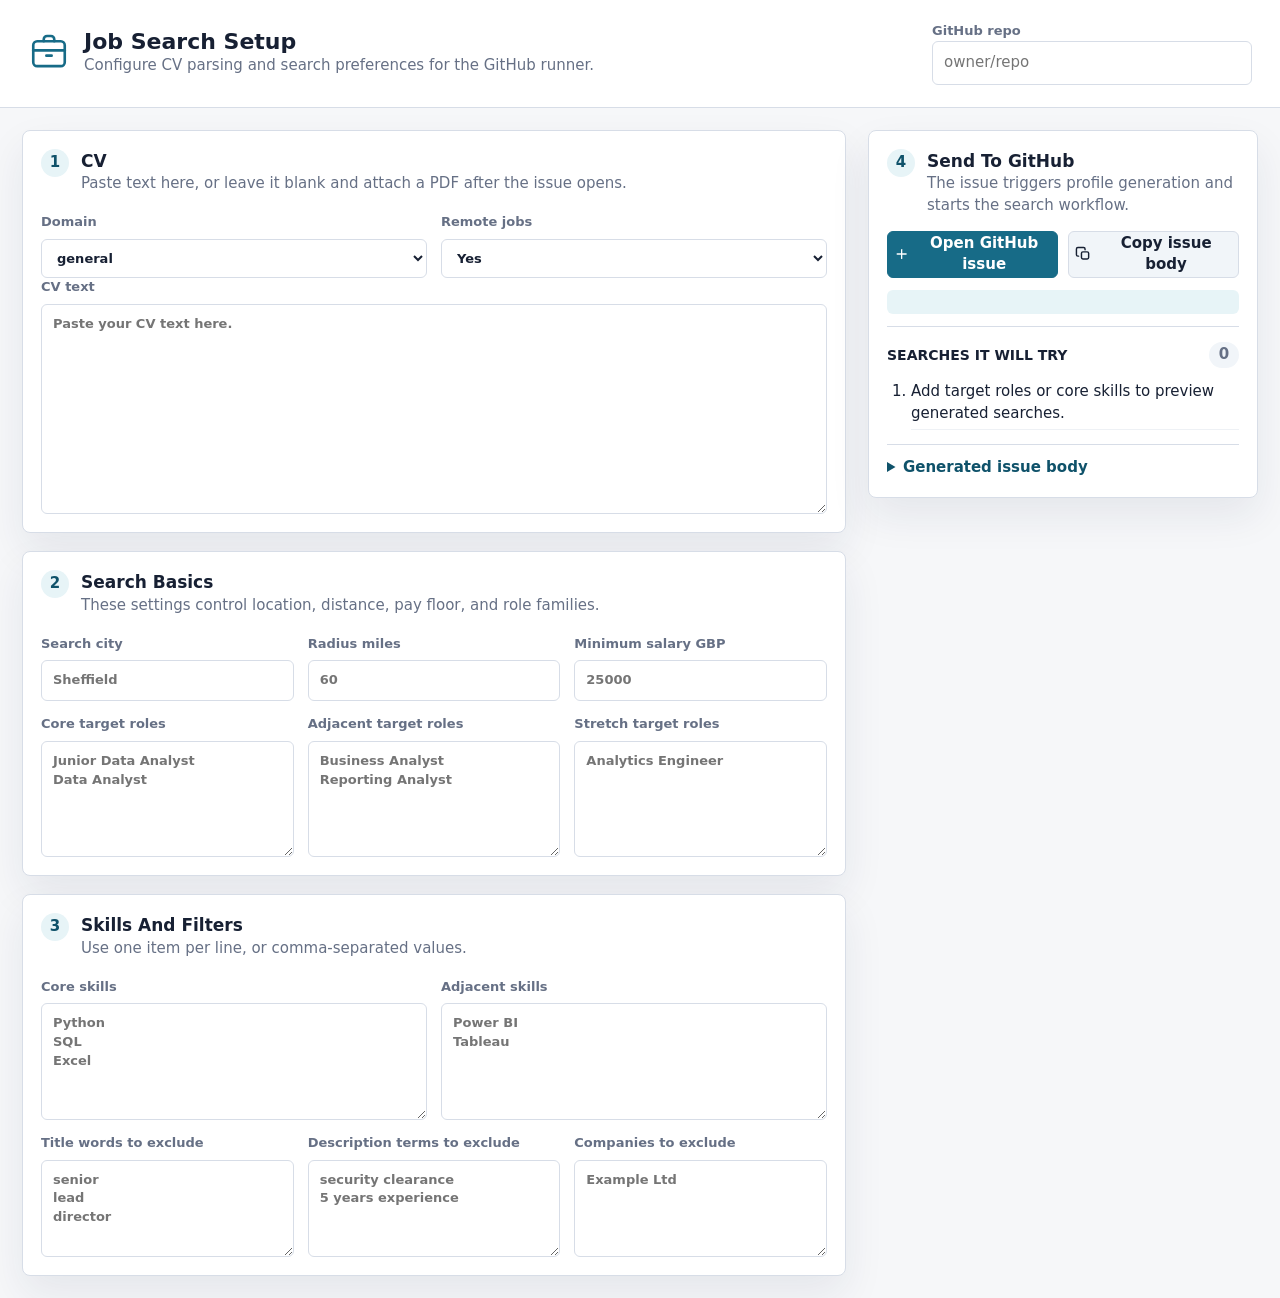
==== docs/index.html @ a9331bb0 "Add GitHub-hosted job search setup" ====
<!doctype html>
<html lang="en">
  <head>
    <meta charset="utf-8">
    <meta name="viewport" content="width=device-width, initial-scale=1">
    <title>Job Search Setup</title>
    <link rel="stylesheet" href="styles.css">
  </head>
  <body>
    <header class="topbar">
      <div class="brand">
        <svg class="brand-mark" viewBox="0 0 32 32" aria-hidden="true">
          <rect x="4" y="7" width="24" height="19" rx="3"></rect>
          <path d="M12 7V5.5A2.5 2.5 0 0 1 14.5 3h3A2.5 2.5 0 0 1 20 5.5V7"></path>
          <path d="M4 14h24"></path>
          <path d="M14 18h4"></path>
        </svg>
        <div>
          <h1>Job Search Setup</h1>
          <p>Configure CV parsing and search preferences for the GitHub runner.</p>
        </div>
      </div>
      <div class="repo-field">
        <label for="repo">GitHub repo</label>
        <input id="repo" name="repo" autocomplete="off" placeholder="owner/repo">
      </div>
    </header>

    <main class="layout">
      <form id="profile-form" class="editor">
        <section class="panel">
          <div class="section-heading">
            <span class="step">1</span>
            <div>
              <h2>CV</h2>
              <p>Paste text here, or leave it blank and attach a PDF after the issue opens.</p>
            </div>
          </div>

          <div class="grid two">
            <label>
              <span>Domain</span>
              <select id="domain" name="domain">
                <option value="general">general</option>
                <option value="engineering">engineering</option>
                <option value="healthcare">healthcare</option>
                <option value="creative">creative</option>
                <option value="government">government</option>
                <option value="finance">finance</option>
                <option value="legal">legal</option>
                <option value="education">education</option>
                <option value="hospitality">hospitality</option>
                <option value="trades">trades</option>
                <option value="science">science</option>
              </select>
            </label>
            <label>
              <span>Remote jobs</span>
              <select id="remote-jobs" name="remoteJobs">
                <option value="Yes">Yes</option>
                <option value="No">No</option>
              </select>
            </label>
          </div>

          <label>
            <span>CV text</span>
            <textarea id="cv-text" name="cvText" rows="10" placeholder="Paste your CV text here."></textarea>
          </label>
        </section>

        <section class="panel">
          <div class="section-heading">
            <span class="step">2</span>
            <div>
              <h2>Search Basics</h2>
              <p>These settings control location, distance, pay floor, and role families.</p>
            </div>
          </div>

          <div class="grid three">
            <label>
              <span>Search city</span>
              <input id="search-city" name="searchCity" placeholder="Sheffield">
            </label>
            <label>
              <span>Radius miles</span>
              <input id="search-radius" name="searchRadius" inputmode="numeric" placeholder="60">
            </label>
            <label>
              <span>Minimum salary GBP</span>
              <input id="minimum-salary" name="minimumSalary" inputmode="numeric" placeholder="25000">
            </label>
          </div>

          <div class="grid three">
            <label>
              <span>Core target roles</span>
              <textarea id="core-roles" name="coreRoles" rows="5" placeholder="Junior Data Analyst&#10;Data Analyst"></textarea>
            </label>
            <label>
              <span>Adjacent target roles</span>
              <textarea id="adjacent-roles" name="adjacentRoles" rows="5" placeholder="Business Analyst&#10;Reporting Analyst"></textarea>
            </label>
            <label>
              <span>Stretch target roles</span>
              <textarea id="stretch-roles" name="stretchRoles" rows="5" placeholder="Analytics Engineer"></textarea>
            </label>
          </div>
        </section>

        <section class="panel">
          <div class="section-heading">
            <span class="step">3</span>
            <div>
              <h2>Skills And Filters</h2>
              <p>Use one item per line, or comma-separated values.</p>
            </div>
          </div>

          <div class="grid two">
            <label>
              <span>Core skills</span>
              <textarea id="core-skills" name="coreSkills" rows="5" placeholder="Python&#10;SQL&#10;Excel"></textarea>
            </label>
            <label>
              <span>Adjacent skills</span>
              <textarea id="adjacent-skills" name="adjacentSkills" rows="5" placeholder="Power BI&#10;Tableau"></textarea>
            </label>
          </div>

          <div class="grid three">
            <label>
              <span>Title words to exclude</span>
              <textarea id="title-excludes" name="titleExcludes" rows="4" placeholder="senior&#10;lead&#10;director"></textarea>
            </label>
            <label>
              <span>Description terms to exclude</span>
              <textarea id="description-excludes" name="descriptionExcludes" rows="4" placeholder="security clearance&#10;5 years experience"></textarea>
            </label>
            <label>
              <span>Companies to exclude</span>
              <textarea id="company-excludes" name="companyExcludes" rows="4" placeholder="Example Ltd"></textarea>
            </label>
          </div>
        </section>
      </form>

      <aside class="preview">
        <section class="panel sticky">
          <div class="section-heading compact">
            <span class="step">4</span>
            <div>
              <h2>Send To GitHub</h2>
              <p>The issue triggers profile generation and starts the search workflow.</p>
            </div>
          </div>

          <div class="actions">
            <button id="open-issue" class="primary" type="button">
              <svg viewBox="0 0 24 24" aria-hidden="true">
                <path d="M12 5v14"></path>
                <path d="M5 12h14"></path>
              </svg>
              Open GitHub issue
            </button>
            <button id="copy-body" type="button">
              <svg viewBox="0 0 24 24" aria-hidden="true">
                <rect x="9" y="9" width="10" height="10" rx="2"></rect>
                <path d="M5 15H4a2 2 0 0 1-2-2V5a2 2 0 0 1 2-2h8a2 2 0 0 1 2 2v1"></path>
              </svg>
              Copy issue body
            </button>
          </div>

          <p id="status" class="status" role="status"></p>

          <div class="query-preview">
            <div class="preview-title">
              <h3>Searches It Will Try</h3>
              <span id="query-count">0</span>
            </div>
            <ol id="query-list"></ol>
          </div>

          <details>
            <summary>Generated issue body</summary>
            <textarea id="issue-body" rows="14" readonly></textarea>
          </details>
        </section>
      </aside>
    </main>

    <script src="app.js"></script>
  </body>
</html>
---- docs/styles.css ----
:root {
  color-scheme: light;
  --bg: #f6f7f9;
  --panel: #ffffff;
  --panel-strong: #f1f5f9;
  --text: #172033;
  --muted: #667085;
  --line: #d7dde7;
  --accent: #176b87;
  --accent-strong: #0f526a;
  --accent-soft: #e7f4f7;
  --danger-soft: #fff1f0;
  --shadow: 0 18px 40px rgba(24, 39, 75, 0.08);
}

* {
  box-sizing: border-box;
}

html {
  min-width: 320px;
}

body {
  margin: 0;
  background: var(--bg);
  color: var(--text);
  font: 15px/1.45 Inter, ui-sans-serif, system-ui, -apple-system, BlinkMacSystemFont, "Segoe UI",
    sans-serif;
}

button,
input,
select,
textarea {
  font: inherit;
}

.topbar {
  display: flex;
  align-items: center;
  justify-content: space-between;
  gap: 24px;
  padding: 22px 28px;
  background: var(--panel);
  border-bottom: 1px solid var(--line);
}

.brand {
  display: flex;
  align-items: center;
  gap: 14px;
  min-width: 0;
}

.brand-mark {
  width: 42px;
  height: 42px;
  flex: 0 0 auto;
  fill: none;
  stroke: var(--accent);
  stroke-width: 2;
  stroke-linecap: round;
  stroke-linejoin: round;
}

h1,
h2,
h3,
p {
  margin: 0;
}

h1 {
  font-size: 22px;
  line-height: 1.1;
}

h2 {
  font-size: 17px;
}

h3 {
  font-size: 14px;
  text-transform: uppercase;
  letter-spacing: 0;
}

p {
  color: var(--muted);
}

.repo-field {
  width: min(320px, 100%);
}

.repo-field label,
form label {
  display: grid;
  gap: 7px;
  color: var(--muted);
  font-size: 13px;
  font-weight: 650;
}

.layout {
  display: grid;
  grid-template-columns: minmax(0, 1fr) 390px;
  gap: 22px;
  max-width: 1440px;
  margin: 0 auto;
  padding: 22px;
}

.editor {
  display: grid;
  gap: 18px;
}

.panel {
  background: var(--panel);
  border: 1px solid var(--line);
  border-radius: 8px;
  box-shadow: var(--shadow);
  padding: 18px;
}

.sticky {
  position: sticky;
  top: 18px;
}

.section-heading {
  display: flex;
  align-items: flex-start;
  gap: 12px;
  margin-bottom: 18px;
}

.section-heading.compact {
  margin-bottom: 14px;
}

.step {
  display: grid;
  place-items: center;
  width: 28px;
  height: 28px;
  flex: 0 0 auto;
  border-radius: 50%;
  background: var(--accent-soft);
  color: var(--accent-strong);
  font-weight: 750;
}

.grid {
  display: grid;
  gap: 14px;
  margin-top: 14px;
}

.grid.two {
  grid-template-columns: repeat(2, minmax(0, 1fr));
}

.grid.three {
  grid-template-columns: repeat(3, minmax(0, 1fr));
}

input,
select,
textarea {
  width: 100%;
  min-width: 0;
  border: 1px solid var(--line);
  border-radius: 6px;
  background: #fff;
  color: var(--text);
  outline: none;
  padding: 10px 11px;
}

textarea {
  resize: vertical;
}

input:focus,
select:focus,
textarea:focus {
  border-color: var(--accent);
  box-shadow: 0 0 0 3px rgba(23, 107, 135, 0.16);
}

.actions {
  display: grid;
  grid-template-columns: 1fr 1fr;
  gap: 10px;
}

button {
  display: inline-flex;
  align-items: center;
  justify-content: center;
  gap: 8px;
  min-height: 40px;
  border: 1px solid var(--line);
  border-radius: 6px;
  background: var(--panel-strong);
  color: var(--text);
  cursor: pointer;
  font-weight: 700;
}

button.primary {
  border-color: var(--accent);
  background: var(--accent);
  color: #fff;
}

button:hover {
  filter: brightness(0.97);
}

button svg {
  width: 18px;
  height: 18px;
  fill: none;
  stroke: currentColor;
  stroke-width: 2;
  stroke-linecap: round;
  stroke-linejoin: round;
}

.status {
  min-height: 24px;
  margin: 12px 0;
  padding: 8px 10px;
  border-radius: 6px;
  background: var(--accent-soft);
  color: var(--accent-strong);
  font-size: 13px;
}

.status.warn {
  background: var(--danger-soft);
  color: #9f2a20;
}

.query-preview {
  border-top: 1px solid var(--line);
  padding-top: 15px;
}

.preview-title {
  display: flex;
  justify-content: space-between;
  align-items: center;
  gap: 12px;
  margin-bottom: 8px;
}

#query-count {
  min-width: 30px;
  padding: 2px 8px;
  border-radius: 999px;
  background: var(--panel-strong);
  color: var(--muted);
  text-align: center;
  font-weight: 700;
}

#query-list {
  display: grid;
  gap: 6px;
  max-height: 260px;
  overflow: auto;
  margin: 0;
  padding-left: 24px;
}

#query-list li {
  padding: 5px 0;
  color: var(--text);
  border-bottom: 1px solid #eef1f5;
}

details {
  margin-top: 14px;
  border-top: 1px solid var(--line);
  padding-top: 12px;
}

summary {
  cursor: pointer;
  color: var(--accent-strong);
  font-weight: 700;
}

#issue-body {
  margin-top: 10px;
  min-height: 240px;
  font-family: ui-monospace, SFMono-Regular, Menlo, Consolas, "Liberation Mono", monospace;
  font-size: 12px;
}

@media (max-width: 1020px) {
  .layout {
    grid-template-columns: 1fr;
  }

  .sticky {
    position: static;
  }
}

@media (max-width: 760px) {
  .topbar {
    align-items: stretch;
    flex-direction: column;
    padding: 18px;
  }

  .layout {
    padding: 14px;
  }

  .grid.two,
  .grid.three,
  .actions {
    grid-template-columns: 1fr;
  }

  .brand {
    align-items: flex-start;
  }
}
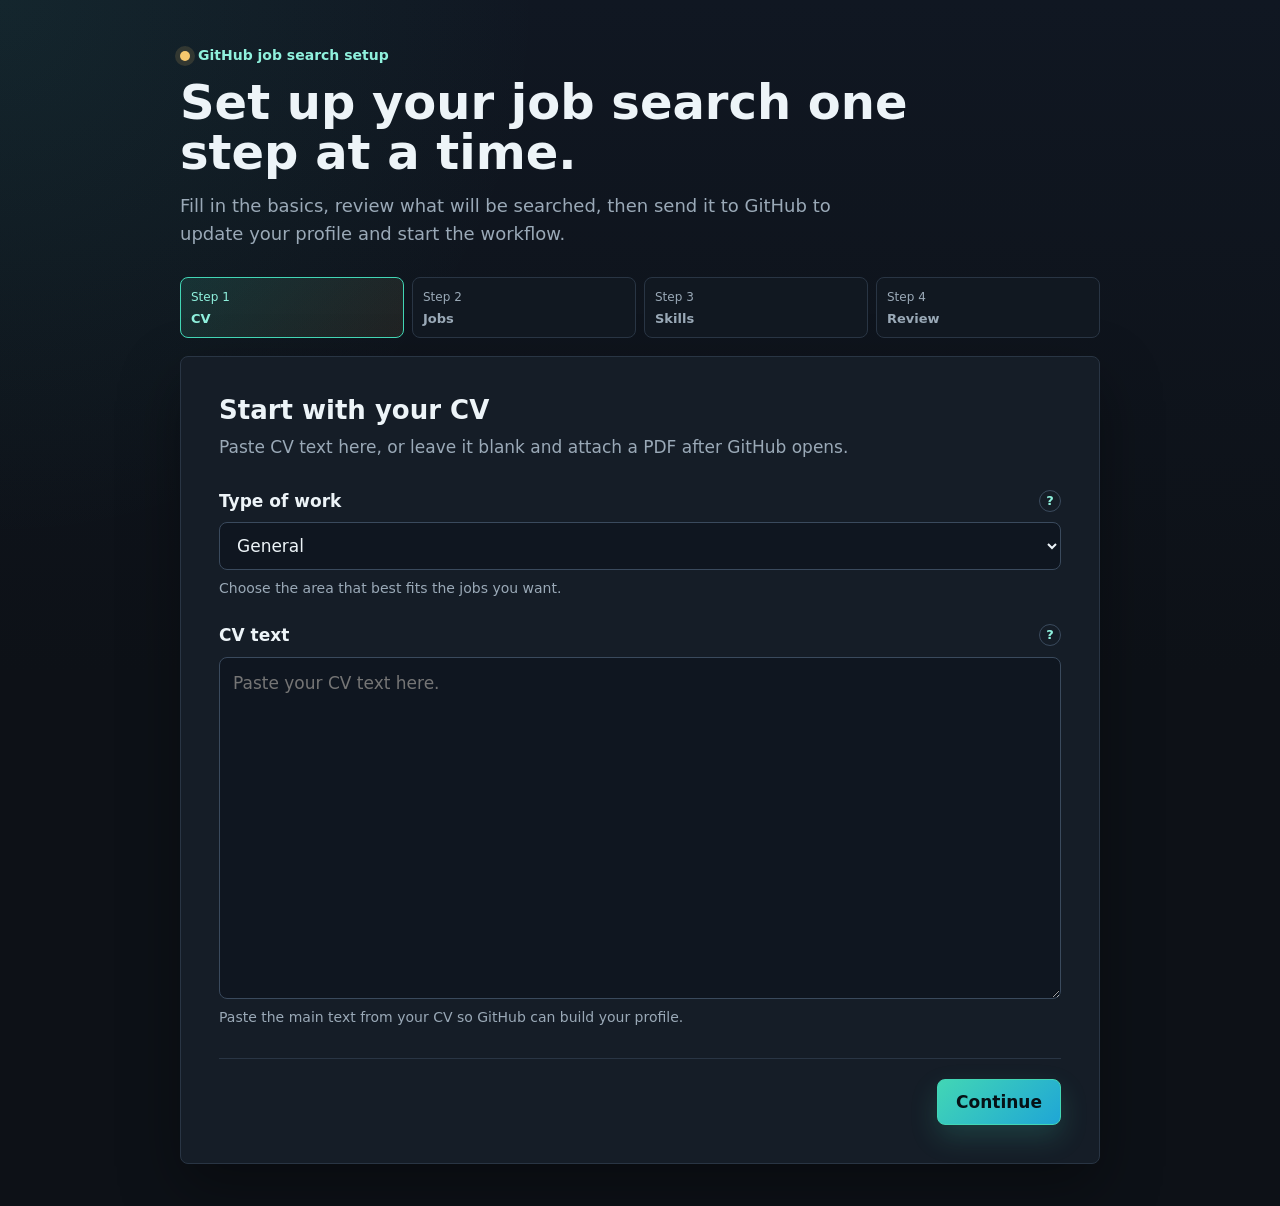
==== commit 51c8e7fd: "fix website" ====
--- a/docs/index.html
+++ b/docs/index.html
@@ -4,193 +4,904 @@
     <meta charset="utf-8">
     <meta name="viewport" content="width=device-width, initial-scale=1">
     <title>Job Search Setup</title>
-    <link rel="stylesheet" href="styles.css">
+    <style>
+      :root {
+        color-scheme: dark;
+        --bg: #0d1117;
+        --bg-soft: #111821;
+        --panel: #151d27;
+        --panel-raised: #1b2531;
+        --field: #0f1620;
+        --text: #edf4f8;
+        --muted: #9aa9b7;
+        --line: #293544;
+        --line-strong: #3a4a5d;
+        --accent: #42d6b5;
+        --accent-dark: #8ff1dd;
+        --accent-soft: rgba(66, 214, 181, 0.13);
+        --gold: #f6c76d;
+        --gold-soft: rgba(246, 199, 109, 0.14);
+        --warn: #ff8f7a;
+        --warn-soft: rgba(255, 143, 122, 0.12);
+        --focus: rgba(66, 214, 181, 0.24);
+        --shadow: 0 24px 60px rgba(0, 0, 0, 0.34);
+      }
+
+      * {
+        box-sizing: border-box;
+      }
+
+      html {
+        min-width: 320px;
+      }
+
+      body {
+        margin: 0;
+        background:
+          radial-gradient(circle at top left, rgba(66, 214, 181, 0.08), transparent 34rem),
+          linear-gradient(180deg, #101722 0%, var(--bg) 42rem);
+        color: var(--text);
+        font: 17px/1.55 Inter, ui-sans-serif, system-ui, -apple-system, BlinkMacSystemFont,
+          "Segoe UI", sans-serif;
+      }
+
+      button,
+      input,
+      select,
+      textarea {
+        font: inherit;
+      }
+
+      .page {
+        width: min(920px, calc(100% - 32px));
+        margin: 0 auto;
+        padding: 42px 0;
+      }
+
+      header {
+        margin-bottom: 28px;
+      }
+
+      .eyebrow {
+        display: inline-flex;
+        align-items: center;
+        gap: 8px;
+        color: var(--accent-dark);
+        font-size: 14px;
+        font-weight: 760;
+        margin-bottom: 10px;
+      }
+
+      .eyebrow::before {
+        content: "";
+        width: 10px;
+        height: 10px;
+        border-radius: 50%;
+        background: var(--gold);
+        box-shadow: 0 0 0 5px var(--gold-soft);
+      }
+
+      h1,
+      h2,
+      h3,
+      p {
+        margin: 0;
+      }
+
+      h1 {
+        font-size: clamp(32px, 5vw, 48px);
+        line-height: 1.05;
+        letter-spacing: 0;
+        max-width: 760px;
+      }
+
+      .intro {
+        max-width: 680px;
+        margin-top: 14px;
+        color: var(--muted);
+        font-size: 18px;
+      }
+
+      .progress {
+        display: grid;
+        grid-template-columns: repeat(4, minmax(0, 1fr));
+        gap: 8px;
+        margin: 30px 0 18px;
+      }
+
+      .progress-step {
+        min-width: 0;
+        border: 1px solid var(--line);
+        border-radius: 8px;
+        background: var(--bg-soft);
+        color: var(--muted);
+        padding: 10px;
+      }
+
+      .progress-step strong {
+        display: block;
+        color: inherit;
+        font-size: 13px;
+        line-height: 1.2;
+      }
+
+      .progress-step span {
+        display: block;
+        margin-bottom: 4px;
+        font-size: 12px;
+      }
+
+      .progress-step.active {
+        border-color: var(--accent);
+        background: linear-gradient(135deg, var(--accent-soft), rgba(246, 199, 109, 0.08));
+        color: var(--accent-dark);
+      }
+
+      .wizard {
+        background: var(--panel);
+        border: 1px solid var(--line);
+        border-radius: 8px;
+        box-shadow: var(--shadow);
+      }
+
+      .step-panel {
+        display: none;
+        padding: clamp(22px, 4vw, 38px);
+      }
+
+      .step-panel.active {
+        display: block;
+      }
+
+      .step-header {
+        max-width: 690px;
+        margin-bottom: 28px;
+      }
+
+      .step-header h2 {
+        font-size: 26px;
+        line-height: 1.2;
+        letter-spacing: 0;
+      }
+
+      .step-header p {
+        margin-top: 8px;
+        color: var(--muted);
+      }
+
+      .fields {
+        display: grid;
+        gap: 22px;
+      }
+
+      .field {
+        display: grid;
+        gap: 8px;
+      }
+
+      .field label {
+        display: flex;
+        align-items: center;
+        justify-content: space-between;
+        gap: 12px;
+        color: var(--text);
+        font-weight: 760;
+      }
+
+      .helper {
+        color: var(--muted);
+        font-size: 14px;
+      }
+
+      .field-row {
+        display: grid;
+        grid-template-columns: repeat(2, minmax(0, 1fr));
+        gap: 18px;
+      }
+
+      input,
+      select,
+      textarea {
+        width: 100%;
+        min-width: 0;
+        border: 1px solid var(--line-strong);
+        border-radius: 8px;
+        background: var(--field);
+        color: var(--text);
+        outline: none;
+        padding: 12px 13px;
+      }
+
+      textarea {
+        resize: vertical;
+      }
+
+      input:focus,
+      select:focus,
+      textarea:focus {
+        border-color: var(--accent);
+        box-shadow: 0 0 0 4px var(--focus);
+      }
+
+      .tooltip {
+        position: relative;
+        display: inline-grid;
+        place-items: center;
+        width: 22px;
+        height: 22px;
+        border: 1px solid var(--line-strong);
+        border-radius: 50%;
+        color: var(--accent-dark);
+        font-size: 13px;
+        font-weight: 800;
+        flex: 0 0 auto;
+      }
+
+      .tooltip span {
+        position: absolute;
+        z-index: 2;
+        right: 0;
+        bottom: calc(100% + 8px);
+        width: min(280px, calc(100vw - 48px));
+        padding: 10px 12px;
+        border: 1px solid var(--line);
+        border-radius: 8px;
+        background: var(--panel-raised);
+        box-shadow: var(--shadow);
+        color: var(--text);
+        font-size: 13px;
+        font-weight: 500;
+        opacity: 0;
+        pointer-events: none;
+        transform: translateY(4px);
+        transition: opacity 140ms ease, transform 140ms ease;
+      }
+
+      .tooltip:focus span,
+      .tooltip:hover span {
+        opacity: 1;
+        transform: translateY(0);
+      }
+
+      .summary {
+        display: grid;
+        gap: 18px;
+      }
+
+      .summary-block {
+        border: 1px solid var(--line);
+        border-radius: 8px;
+        padding: 16px;
+        background: rgba(255, 255, 255, 0.02);
+      }
+
+      .summary-block h3 {
+        font-size: 16px;
+        margin-bottom: 8px;
+      }
+
+      .summary-list,
+      .query-list {
+        display: grid;
+        gap: 7px;
+        margin: 0;
+        padding: 0;
+        list-style: none;
+      }
+
+      .summary-list li,
+      .query-list li {
+        padding: 8px 10px;
+        border-radius: 6px;
+        background: var(--panel-raised);
+        border: 1px solid rgba(255, 255, 255, 0.04);
+      }
+
+      .query-list {
+        grid-template-columns: repeat(2, minmax(0, 1fr));
+      }
+
+      .empty {
+        color: var(--muted);
+      }
+
+      details {
+        border: 1px solid var(--line);
+        border-radius: 8px;
+        padding: 14px 16px;
+      }
+
+      summary {
+        cursor: pointer;
+        color: var(--accent-dark);
+        font-weight: 760;
+      }
+
+      #issue-body {
+        margin-top: 12px;
+        min-height: 260px;
+        font-family: ui-monospace, SFMono-Regular, Menlo, Consolas, "Liberation Mono", monospace;
+        font-size: 13px;
+      }
+
+      .actions {
+        display: flex;
+        align-items: center;
+        justify-content: space-between;
+        gap: 12px;
+        margin-top: 30px;
+        padding-top: 20px;
+        border-top: 1px solid var(--line);
+      }
+
+      .action-right {
+        display: flex;
+        align-items: center;
+        gap: 10px;
+      }
+
+      button {
+        display: inline-flex;
+        align-items: center;
+        justify-content: center;
+        min-height: 46px;
+        border: 1px solid var(--line-strong);
+        border-radius: 8px;
+        background: var(--panel-raised);
+        color: var(--text);
+        cursor: pointer;
+        font-weight: 760;
+        padding: 0 18px;
+      }
+
+      button:hover {
+        filter: brightness(0.98);
+      }
+
+      button.primary {
+        border-color: var(--accent);
+        background: linear-gradient(135deg, var(--accent), #1fa6d6);
+        color: #061116;
+        box-shadow: 0 12px 28px rgba(66, 214, 181, 0.18);
+      }
+
+      button.ghost {
+        border-color: transparent;
+        background: transparent;
+        color: var(--accent-dark);
+      }
+
+      .status {
+        min-height: 24px;
+        margin-top: 18px;
+        color: var(--accent-dark);
+        font-size: 14px;
+      }
+
+      .status.warn {
+        color: var(--warn);
+      }
+
+      @media (max-width: 760px) {
+        .page {
+          width: min(100% - 24px, 920px);
+          padding: 24px 0;
+        }
+
+        .progress {
+          grid-template-columns: repeat(2, minmax(0, 1fr));
+        }
+
+        .field-row,
+        .query-list {
+          grid-template-columns: 1fr;
+        }
+
+        .actions,
+        .action-right {
+          align-items: stretch;
+          flex-direction: column;
+        }
+
+        button {
+          width: 100%;
+        }
+      }
+    </style>
   </head>
   <body>
-    <header class="topbar">
-      <div class="brand">
-        <svg class="brand-mark" viewBox="0 0 32 32" aria-hidden="true">
-          <rect x="4" y="7" width="24" height="19" rx="3"></rect>
-          <path d="M12 7V5.5A2.5 2.5 0 0 1 14.5 3h3A2.5 2.5 0 0 1 20 5.5V7"></path>
-          <path d="M4 14h24"></path>
-          <path d="M14 18h4"></path>
-        </svg>
-        <div>
-          <h1>Job Search Setup</h1>
-          <p>Configure CV parsing and search preferences for the GitHub runner.</p>
-        </div>
-      </div>
-      <div class="repo-field">
-        <label for="repo">GitHub repo</label>
-        <input id="repo" name="repo" autocomplete="off" placeholder="owner/repo">
-      </div>
-    </header>
-
-    <main class="layout">
-      <form id="profile-form" class="editor">
-        <section class="panel">
-          <div class="section-heading">
-            <span class="step">1</span>
-            <div>
-              <h2>CV</h2>
-              <p>Paste text here, or leave it blank and attach a PDF after the issue opens.</p>
-            </div>
-          </div>
-
-          <div class="grid two">
-            <label>
-              <span>Domain</span>
+    <main class="page">
+      <header>
+        <p class="eyebrow">GitHub job search setup</p>
+        <h1>Set up your job search one step at a time.</h1>
+        <p class="intro">
+          Fill in the basics, review what will be searched, then send it to GitHub to update
+          your profile and start the workflow.
+        </p>
+      </header>
+
+      <nav class="progress" aria-label="Setup progress">
+        <div class="progress-step active" data-progress="0"><span>Step 1</span><strong>CV</strong></div>
+        <div class="progress-step" data-progress="1"><span>Step 2</span><strong>Jobs</strong></div>
+        <div class="progress-step" data-progress="2"><span>Step 3</span><strong>Skills</strong></div>
+        <div class="progress-step" data-progress="3"><span>Step 4</span><strong>Review</strong></div>
+      </nav>
+
+      <form id="profile-form" class="wizard">
+        <section class="step-panel active" data-step="0" aria-labelledby="step-cv">
+          <div class="step-header">
+            <h2 id="step-cv">Start with your CV</h2>
+            <p>Paste CV text here, or leave it blank and attach a PDF after GitHub opens.</p>
+          </div>
+
+          <div class="fields">
+            <div class="field">
+              <label for="domain">
+                Type of work
+                <span class="tooltip" tabindex="0">?
+                  <span>Pick the closest broad category. It helps the parser understand your CV and job matches.</span>
+                </span>
+              </label>
               <select id="domain" name="domain">
-                <option value="general">general</option>
-                <option value="engineering">engineering</option>
-                <option value="healthcare">healthcare</option>
-                <option value="creative">creative</option>
-                <option value="government">government</option>
-                <option value="finance">finance</option>
-                <option value="legal">legal</option>
-                <option value="education">education</option>
-                <option value="hospitality">hospitality</option>
-                <option value="trades">trades</option>
-                <option value="science">science</option>
+                <option value="general">General</option>
+                <option value="engineering">Engineering</option>
+                <option value="healthcare">Healthcare</option>
+                <option value="creative">Creative</option>
+                <option value="government">Government</option>
+                <option value="finance">Finance</option>
+                <option value="legal">Legal</option>
+                <option value="education">Education</option>
+                <option value="hospitality">Hospitality</option>
+                <option value="trades">Trades</option>
+                <option value="science">Science</option>
               </select>
-            </label>
-            <label>
-              <span>Remote jobs</span>
-              <select id="remote-jobs" name="remoteJobs">
-                <option value="Yes">Yes</option>
-                <option value="No">No</option>
-              </select>
-            </label>
-          </div>
-
-          <label>
-            <span>CV text</span>
-            <textarea id="cv-text" name="cvText" rows="10" placeholder="Paste your CV text here."></textarea>
-          </label>
+              <p class="helper">Choose the area that best fits the jobs you want.</p>
+            </div>
+
+            <div class="field">
+              <label for="cv-text">
+                CV text
+                <span class="tooltip" tabindex="0">?
+                  <span>Pasting text is fastest. If you prefer a PDF, leave this blank and attach it in GitHub.</span>
+                </span>
+              </label>
+              <textarea id="cv-text" name="cvText" rows="12" placeholder="Paste your CV text here."></textarea>
+              <p class="helper">Paste the main text from your CV so GitHub can build your profile.</p>
+            </div>
+          </div>
+
+          <div class="actions">
+            <span></span>
+            <button class="primary" type="button" data-next>Continue</button>
+          </div>
         </section>
 
-        <section class="panel">
-          <div class="section-heading">
-            <span class="step">2</span>
-            <div>
-              <h2>Search Basics</h2>
-              <p>These settings control location, distance, pay floor, and role families.</p>
-            </div>
-          </div>
-
-          <div class="grid three">
-            <label>
-              <span>Search city</span>
-              <input id="search-city" name="searchCity" placeholder="Sheffield">
-            </label>
-            <label>
-              <span>Radius miles</span>
-              <input id="search-radius" name="searchRadius" inputmode="numeric" placeholder="60">
-            </label>
-            <label>
-              <span>Minimum salary GBP</span>
-              <input id="minimum-salary" name="minimumSalary" inputmode="numeric" placeholder="25000">
-            </label>
-          </div>
-
-          <div class="grid three">
-            <label>
-              <span>Core target roles</span>
+        <section class="step-panel" data-step="1" aria-labelledby="step-jobs">
+          <div class="step-header">
+            <h2 id="step-jobs">Tell it what jobs to look for</h2>
+            <p>Use everyday job titles. You can change these later by submitting a new setup issue.</p>
+          </div>
+
+          <div class="fields">
+            <div class="field-row">
+              <div class="field">
+                <label for="search-city">Where should it search?</label>
+                <input id="search-city" name="searchCity" placeholder="Sheffield">
+                <p class="helper">Enter the main city or area you want jobs near.</p>
+              </div>
+
+              <div class="field">
+                <label for="search-radius">How far from that place?</label>
+                <input id="search-radius" name="searchRadius" inputmode="numeric" placeholder="60">
+                <p class="helper">Enter a distance in miles, such as 25 or 60.</p>
+              </div>
+            </div>
+
+            <div class="field-row">
+              <div class="field">
+                <label for="minimum-salary">Lowest salary you want</label>
+                <input id="minimum-salary" name="minimumSalary" inputmode="numeric" placeholder="25000">
+                <p class="helper">Enter a yearly salary in GBP. Leave blank if you do not want a pay filter.</p>
+              </div>
+
+              <div class="field">
+                <label for="remote-jobs">Include remote jobs?</label>
+                <select id="remote-jobs" name="remoteJobs">
+                  <option value="Yes">Yes</option>
+                  <option value="No">No</option>
+                </select>
+                <p class="helper">Choose whether fully remote or work-from-home jobs should be included.</p>
+              </div>
+            </div>
+
+            <div class="field">
+              <label for="core-roles">Job titles you want most</label>
               <textarea id="core-roles" name="coreRoles" rows="5" placeholder="Junior Data Analyst&#10;Data Analyst"></textarea>
-            </label>
-            <label>
-              <span>Adjacent target roles</span>
-              <textarea id="adjacent-roles" name="adjacentRoles" rows="5" placeholder="Business Analyst&#10;Reporting Analyst"></textarea>
-            </label>
-            <label>
-              <span>Stretch target roles</span>
-              <textarea id="stretch-roles" name="stretchRoles" rows="5" placeholder="Analytics Engineer"></textarea>
-            </label>
+              <p class="helper">Put your best-match job titles here, one per line.</p>
+            </div>
+
+            <div class="field">
+              <label for="adjacent-roles">Similar job titles you'd also consider</label>
+              <textarea id="adjacent-roles" name="adjacentRoles" rows="4" placeholder="Business Analyst&#10;Reporting Analyst"></textarea>
+              <p class="helper">Add nearby roles that are still realistic and interesting.</p>
+            </div>
+
+            <div class="field">
+              <label for="stretch-roles">Dream job titles, harder to get</label>
+              <textarea id="stretch-roles" name="stretchRoles" rows="4" placeholder="Analytics Engineer"></textarea>
+              <p class="helper">Add roles you would love, even if they are a bit ambitious right now.</p>
+            </div>
+          </div>
+
+          <div class="actions">
+            <button class="ghost" type="button" data-back>Back</button>
+            <button class="primary" type="button" data-next>Continue</button>
           </div>
         </section>
 
-        <section class="panel">
-          <div class="section-heading">
-            <span class="step">3</span>
-            <div>
-              <h2>Skills And Filters</h2>
-              <p>Use one item per line, or comma-separated values.</p>
-            </div>
-          </div>
-
-          <div class="grid two">
-            <label>
-              <span>Core skills</span>
+        <section class="step-panel" data-step="2" aria-labelledby="step-skills">
+          <div class="step-header">
+            <h2 id="step-skills">Add your skills and filters</h2>
+            <p>These help the ranking step favour good matches and avoid obvious bad fits.</p>
+          </div>
+
+          <div class="fields">
+            <div class="field">
+              <label for="core-skills">Your main skills</label>
               <textarea id="core-skills" name="coreSkills" rows="5" placeholder="Python&#10;SQL&#10;Excel"></textarea>
-            </label>
-            <label>
-              <span>Adjacent skills</span>
-              <textarea id="adjacent-skills" name="adjacentSkills" rows="5" placeholder="Power BI&#10;Tableau"></textarea>
-            </label>
-          </div>
-
-          <div class="grid three">
-            <label>
-              <span>Title words to exclude</span>
+              <p class="helper">List the skills you most want jobs to use.</p>
+            </div>
+
+            <div class="field">
+              <label for="adjacent-skills">Other skills you have</label>
+              <textarea id="adjacent-skills" name="adjacentSkills" rows="4" placeholder="Power BI&#10;Tableau"></textarea>
+              <p class="helper">List useful extra skills that are not the main focus.</p>
+            </div>
+
+            <div class="field">
+              <label for="title-excludes">Words to avoid in job titles</label>
               <textarea id="title-excludes" name="titleExcludes" rows="4" placeholder="senior&#10;lead&#10;director"></textarea>
-            </label>
-            <label>
-              <span>Description terms to exclude</span>
+              <p class="helper">Jobs with these words in the title will be ranked much lower.</p>
+            </div>
+
+            <div class="field">
+              <label for="description-excludes">Phrases to avoid in job descriptions</label>
               <textarea id="description-excludes" name="descriptionExcludes" rows="4" placeholder="security clearance&#10;5 years experience"></textarea>
-            </label>
-            <label>
-              <span>Companies to exclude</span>
+              <p class="helper">Use this for requirements you cannot or do not want to meet.</p>
+            </div>
+
+            <div class="field">
+              <label for="company-excludes">Companies to skip</label>
               <textarea id="company-excludes" name="companyExcludes" rows="4" placeholder="Example Ltd"></textarea>
-            </label>
+              <p class="helper">List companies you do not want included in results.</p>
+            </div>
+          </div>
+
+          <div class="actions">
+            <button class="ghost" type="button" data-back>Back</button>
+            <button class="primary" type="button" data-next>Review search</button>
+          </div>
+        </section>
+
+        <section class="step-panel" data-step="3" aria-labelledby="step-review">
+          <div class="step-header">
+            <h2 id="step-review">Review and send to GitHub</h2>
+            <p>Check the summary, then create the GitHub issue that starts setup.</p>
+          </div>
+
+          <div class="fields">
+            <div class="field">
+              <label for="repo">GitHub repository</label>
+              <input id="repo" name="repo" autocomplete="off" placeholder="owner/repo">
+              <p class="helper">Use the repository that contains this job search project.</p>
+            </div>
+
+            <div class="summary">
+              <div class="summary-block">
+                <h3>Search settings</h3>
+                <ul id="settings-summary" class="summary-list"></ul>
+              </div>
+
+              <div class="summary-block">
+                <h3>Job searches it will try</h3>
+                <ul id="query-list" class="query-list"></ul>
+              </div>
+
+              <details>
+                <summary>Generated issue body</summary>
+                <textarea id="issue-body" rows="12" readonly></textarea>
+              </details>
+            </div>
+          </div>
+
+          <p id="status" class="status" role="status"></p>
+
+          <div class="actions">
+            <button class="ghost" type="button" data-back>Back</button>
+            <div class="action-right">
+              <button type="button" id="copy-body">Copy issue body</button>
+              <button class="primary" type="button" id="open-issue">Open GitHub issue</button>
+            </div>
           </div>
         </section>
       </form>
-
-      <aside class="preview">
-        <section class="panel sticky">
-          <div class="section-heading compact">
-            <span class="step">4</span>
-            <div>
-              <h2>Send To GitHub</h2>
-              <p>The issue triggers profile generation and starts the search workflow.</p>
-            </div>
-          </div>
-
-          <div class="actions">
-            <button id="open-issue" class="primary" type="button">
-              <svg viewBox="0 0 24 24" aria-hidden="true">
-                <path d="M12 5v14"></path>
-                <path d="M5 12h14"></path>
-              </svg>
-              Open GitHub issue
-            </button>
-            <button id="copy-body" type="button">
-              <svg viewBox="0 0 24 24" aria-hidden="true">
-                <rect x="9" y="9" width="10" height="10" rx="2"></rect>
-                <path d="M5 15H4a2 2 0 0 1-2-2V5a2 2 0 0 1 2-2h8a2 2 0 0 1 2 2v1"></path>
-              </svg>
-              Copy issue body
-            </button>
-          </div>
-
-          <p id="status" class="status" role="status"></p>
-
-          <div class="query-preview">
-            <div class="preview-title">
-              <h3>Searches It Will Try</h3>
-              <span id="query-count">0</span>
-            </div>
-            <ol id="query-list"></ol>
-          </div>
-
-          <details>
-            <summary>Generated issue body</summary>
-            <textarea id="issue-body" rows="14" readonly></textarea>
-          </details>
-        </section>
-      </aside>
     </main>
 
-    <script src="app.js"></script>
+    <script>
+      const FIELD_MAP = [
+        ["Domain", "domain"],
+        ["CV text", "cv-text"],
+        ["CV PDF attachment", null],
+        ["Search city", "search-city"],
+        ["Search radius miles", "search-radius"],
+        ["Remote jobs", "remote-jobs"],
+        ["Minimum salary GBP", "minimum-salary"],
+        ["Core target roles", "core-roles"],
+        ["Adjacent target roles", "adjacent-roles"],
+        ["Stretch target roles", "stretch-roles"],
+        ["Core skills", "core-skills"],
+        ["Adjacent skills", "adjacent-skills"],
+        ["Title words to exclude", "title-excludes"],
+        ["Description terms to exclude", "description-excludes"],
+        ["Companies to exclude", "company-excludes"],
+      ];
+
+      const JUNIOR_MODIFIERS = ["junior", "graduate", "entry level", "junior/graduate"];
+      const MAX_PREFILL_LENGTH = 6200;
+      let currentStep = 0;
+
+      const panels = Array.from(document.querySelectorAll(".step-panel"));
+      const progressSteps = Array.from(document.querySelectorAll(".progress-step"));
+      const repoInput = document.querySelector("#repo");
+      const issueBody = document.querySelector("#issue-body");
+      const queryList = document.querySelector("#query-list");
+      const settingsSummary = document.querySelector("#settings-summary");
+      const statusEl = document.querySelector("#status");
+      const form = document.querySelector("#profile-form");
+
+      function byId(id) {
+        return document.getElementById(id);
+      }
+
+      function valueFor(id) {
+        if (!id) {
+          return "";
+        }
+        return byId(id).value.trim();
+      }
+
+      function inferRepo() {
+        const saved = localStorage.getItem("jobSearchRepo");
+        if (saved) {
+          return saved;
+        }
+
+        const host = window.location.hostname;
+        const pathParts = window.location.pathname.split("/").filter(Boolean);
+        if (host.endsWith(".github.io") && pathParts.length) {
+          const owner = host.replace(".github.io", "");
+          return `${owner}/${pathParts[0]}`;
+        }
+        return "";
+      }
+
+      function splitList(raw) {
+        return raw
+          .split(/[\n,;]+/)
+          .map((item) => item.trim().replace(/^[-*]\s*/, ""))
+          .filter(Boolean);
+      }
+
+      function addQuery(queries, seen, titleExcludes, query) {
+        const cleaned = query.trim();
+        if (!cleaned || seen.has(cleaned)) {
+          return;
+        }
+        const lowered = cleaned.toLowerCase();
+        if (titleExcludes.some((term) => term && lowered.includes(term.toLowerCase()))) {
+          return;
+        }
+        seen.add(cleaned);
+        queries.push(cleaned);
+      }
+
+      function generateQueries() {
+        const city = valueFor("search-city");
+        const remoteOk = valueFor("remote-jobs") !== "No";
+        const coreRoles = splitList(valueFor("core-roles"));
+        const adjacentRoles = splitList(valueFor("adjacent-roles"));
+        const stretchRoles = splitList(valueFor("stretch-roles"));
+        const coreSkills = splitList(valueFor("core-skills"));
+        const titleExcludes = splitList(valueFor("title-excludes"));
+        const queries = [];
+        const seen = new Set();
+
+        for (const role of coreRoles) {
+          addQuery(queries, seen, titleExcludes, role);
+          if (city) {
+            addQuery(queries, seen, titleExcludes, `${role} ${city}`);
+          }
+          for (const mod of JUNIOR_MODIFIERS) {
+            addQuery(queries, seen, titleExcludes, `${mod} ${role}`);
+          }
+          if (remoteOk) {
+            addQuery(queries, seen, titleExcludes, `${role} remote`);
+          }
+        }
+
+        for (const role of adjacentRoles) {
+          addQuery(queries, seen, titleExcludes, role);
+          if (city) {
+            addQuery(queries, seen, titleExcludes, `${role} ${city}`);
+          }
+          if (remoteOk) {
+            addQuery(queries, seen, titleExcludes, `${role} remote`);
+          }
+        }
+
+        for (const role of stretchRoles) {
+          addQuery(queries, seen, titleExcludes, role);
+          if (city) {
+            addQuery(queries, seen, titleExcludes, `${role} ${city}`);
+          }
+        }
+
+        for (const skill of coreSkills.slice(0, 3)) {
+          addQuery(queries, seen, titleExcludes, `${skill} engineer`);
+          if (city) {
+            addQuery(queries, seen, titleExcludes, `${skill} ${city}`);
+          }
+        }
+
+        return queries.slice(0, 30);
+      }
+
+      function buildIssueBody() {
+        const lines = [];
+        for (const [heading, id] of FIELD_MAP) {
+          let value = valueFor(id);
+          if (heading === "CV PDF attachment" && !value) {
+            value = "If you did not paste CV text, drag your PDF into this section before submitting.";
+          }
+          lines.push(`### ${heading}`);
+          lines.push(value || "_No response_");
+          lines.push("");
+        }
+        return lines.join("\n").trimEnd() + "\n";
+      }
+
+      function renderList(container, items, emptyText) {
+        container.replaceChildren();
+        if (!items.length) {
+          const item = document.createElement("li");
+          item.className = "empty";
+          item.textContent = emptyText;
+          container.append(item);
+          return;
+        }
+        for (const text of items) {
+          const item = document.createElement("li");
+          item.textContent = text;
+          container.append(item);
+        }
+      }
+
+      function renderSummary() {
+        const settings = [
+          `Type of work: ${valueFor("domain") || "general"}`,
+          `Location: ${valueFor("search-city") || "No city set"}`,
+          `Distance: ${valueFor("search-radius") || "No radius set"} miles`,
+          `Remote jobs: ${valueFor("remote-jobs") || "Yes"}`,
+          `Minimum salary: ${valueFor("minimum-salary") || "No minimum set"}`,
+        ];
+        renderList(settingsSummary, settings, "No settings entered yet.");
+        renderList(
+          queryList,
+          generateQueries(),
+          "Add job titles or main skills before submitting so it has useful searches."
+        );
+      }
+
+      function setStatus(message, warn = false) {
+        statusEl.textContent = message;
+        statusEl.classList.toggle("warn", warn);
+      }
+
+      function update() {
+        issueBody.value = buildIssueBody();
+        renderSummary();
+        localStorage.setItem("jobSearchSetupDraft", JSON.stringify(readDraft()));
+      }
+
+      function readDraft() {
+        const draft = { repo: repoInput.value.trim() };
+        for (const [, id] of FIELD_MAP) {
+          if (id) {
+            draft[id] = valueFor(id);
+          }
+        }
+        return draft;
+      }
+
+      function restoreDraft() {
+        repoInput.value = inferRepo();
+
+        try {
+          const draft = JSON.parse(localStorage.getItem("jobSearchSetupDraft") || "{}");
+          if (draft.repo) {
+            repoInput.value = draft.repo;
+          }
+          for (const [, id] of FIELD_MAP) {
+            if (id && Object.prototype.hasOwnProperty.call(draft, id)) {
+              byId(id).value = draft[id];
+            }
+          }
+        } catch {
+          return;
+        }
+      }
+
+      function showStep(index) {
+        currentStep = Math.max(0, Math.min(index, panels.length - 1));
+        panels.forEach((panel, panelIndex) => {
+          panel.classList.toggle("active", panelIndex === currentStep);
+        });
+        progressSteps.forEach((step, stepIndex) => {
+          step.classList.toggle("active", stepIndex === currentStep);
+        });
+        update();
+        window.scrollTo({ top: 0, behavior: "smooth" });
+      }
+
+      async function copyBody() {
+        const body = buildIssueBody();
+        await navigator.clipboard.writeText(body);
+        setStatus("Copied. Paste it into a GitHub issue if the prefill is too large.");
+      }
+
+      async function openIssue() {
+        const repo = repoInput.value.trim();
+        if (!/^[A-Za-z0-9_.-]+\/[A-Za-z0-9_.-]+$/.test(repo)) {
+          setStatus("Enter the repo as owner/repo before opening GitHub.", true);
+          repoInput.focus();
+          return;
+        }
+
+        localStorage.setItem("jobSearchRepo", repo);
+        const body = buildIssueBody();
+        const base = `https://github.com/${repo}/issues/new`;
+        const params = new URLSearchParams({
+          title: "Job search profile setup",
+          labels: "profile-setup",
+        });
+
+        if (body.length <= MAX_PREFILL_LENGTH) {
+          params.set("body", body);
+          window.open(`${base}?${params.toString()}`, "_blank", "noopener,noreferrer");
+          setStatus("Opened GitHub with the issue prefilled. Submit it to start setup.");
+          return;
+        }
+
+        await navigator.clipboard.writeText(body);
+        window.open(`${base}?${params.toString()}`, "_blank", "noopener,noreferrer");
+        setStatus("The CV text is long, so the issue body was copied. Paste it into GitHub.", true);
+      }
+
+      restoreDraft();
+      update();
+
+      form.addEventListener("input", update);
+      document.querySelectorAll("[data-next]").forEach((button) => {
+        button.addEventListener("click", () => showStep(currentStep + 1));
+      });
+      document.querySelectorAll("[data-back]").forEach((button) => {
+        button.addEventListener("click", () => showStep(currentStep - 1));
+      });
+      progressSteps.forEach((step) => {
+        step.addEventListener("click", () => showStep(Number(step.dataset.progress)));
+      });
+      byId("copy-body").addEventListener("click", copyBody);
+      byId("open-issue").addEventListener("click", openIssue);
+    </script>
   </body>
 </html>
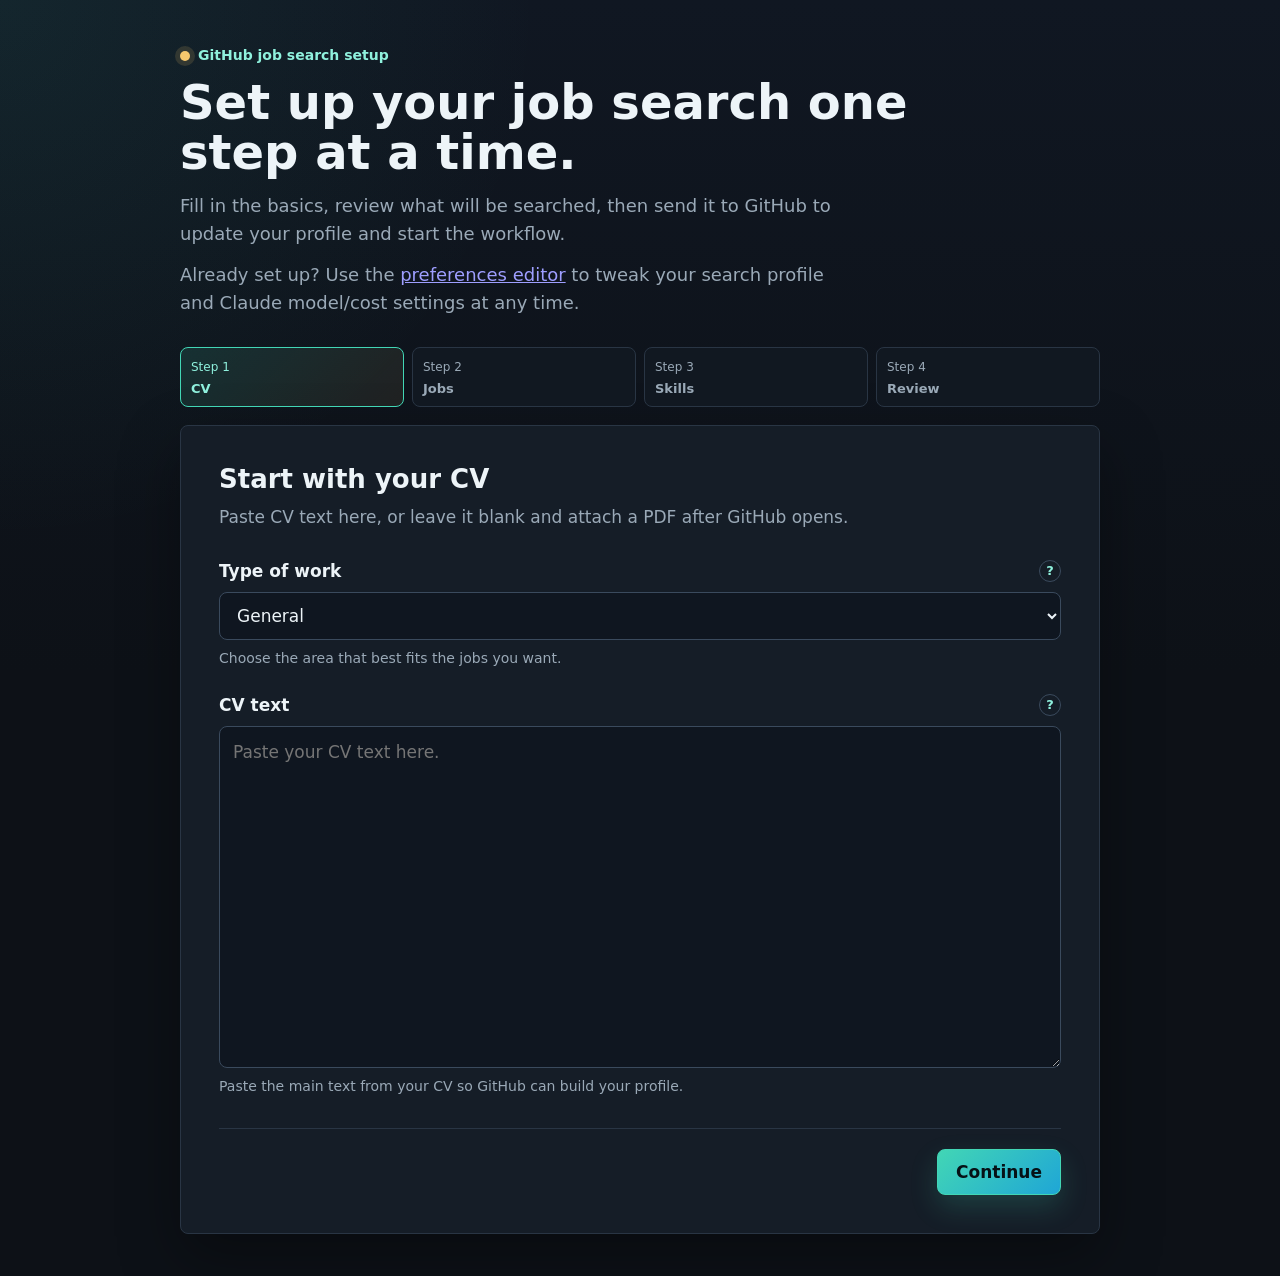
==== commit f4317554: "Apply engineering-review fixes; add preferences editor UI Correctness: - Persist LLM scores when a j" ====
--- a/docs/index.html
+++ b/docs/index.html
@@ -418,6 +418,10 @@
           Fill in the basics, review what will be searched, then send it to GitHub to update
           your profile and start the workflow.
         </p>
+        <p class="intro">
+          Already set up? Use the <a href="preferences.html">preferences editor</a> to tweak
+          your search profile and Claude model/cost settings at any time.
+        </p>
       </header>
 
       <nav class="progress" aria-label="Setup progress">
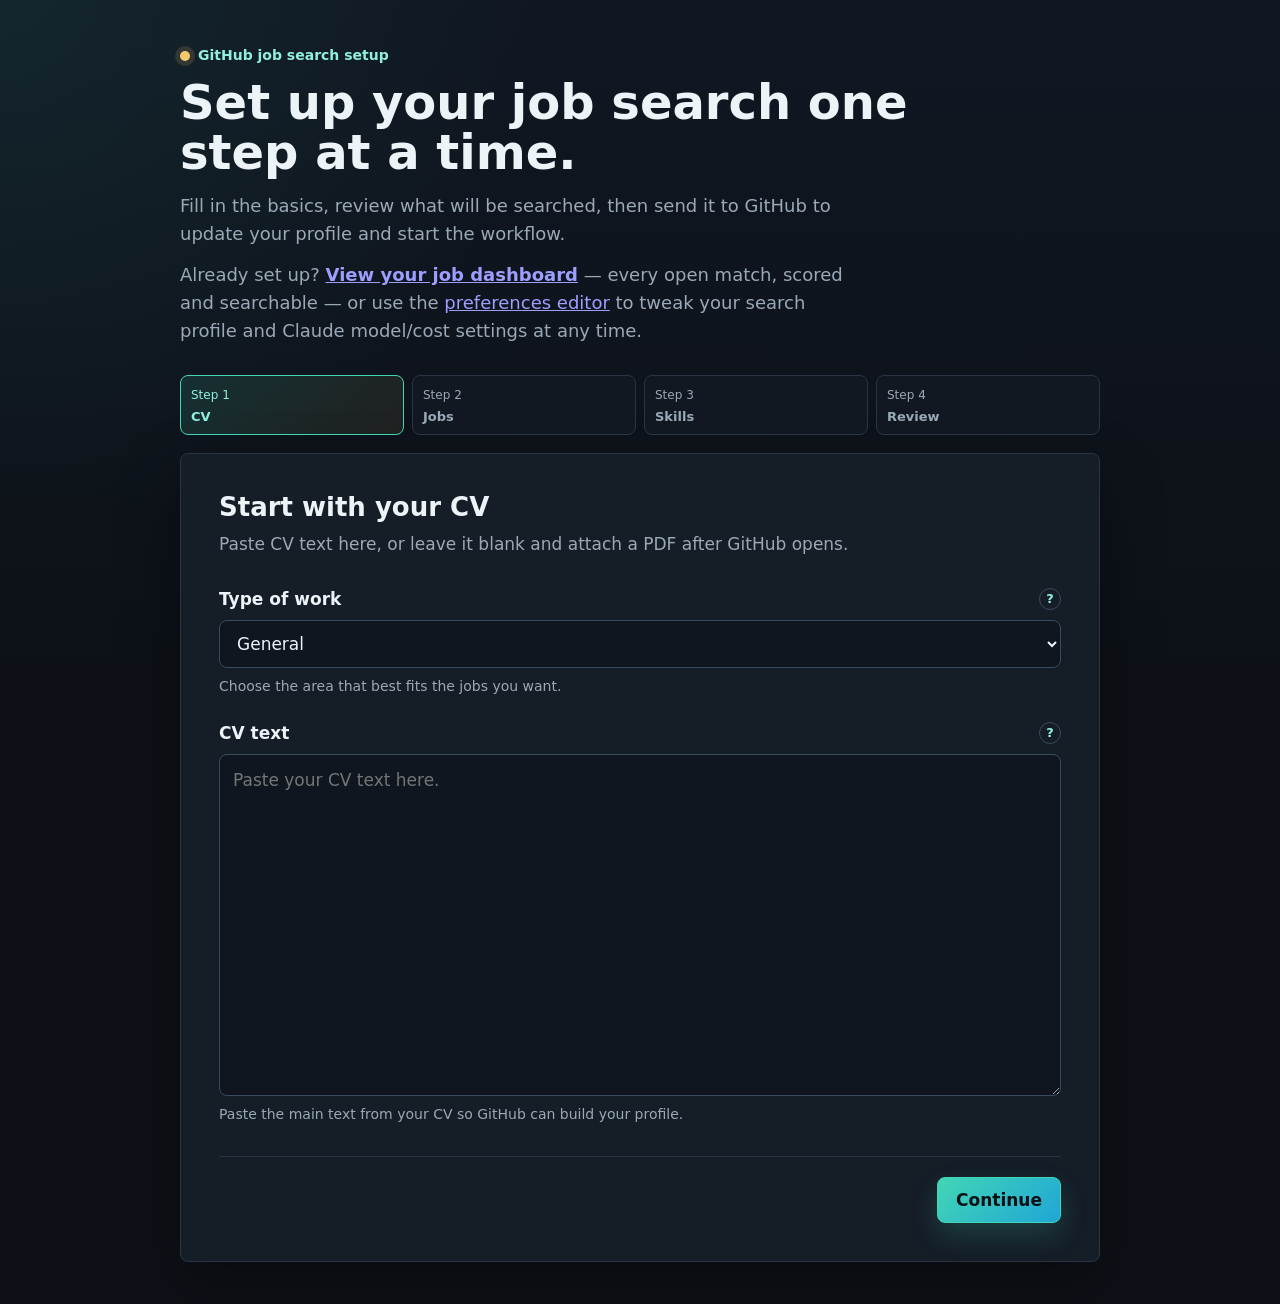
==== commit 0c3f8edf: "feat(sources+ci): Adzuna salary floor, rerank-stale, jobs page on Pages - Adzuna: server-side salary" ====
--- a/docs/index.html
+++ b/docs/index.html
@@ -419,8 +419,10 @@
           your profile and start the workflow.
         </p>
         <p class="intro">
-          Already set up? Use the <a href="preferences.html">preferences editor</a> to tweak
-          your search profile and Claude model/cost settings at any time.
+          Already set up? <a href="jobs.html"><strong>View your job dashboard</strong></a> —
+          every open match, scored and searchable — or use the
+          <a href="preferences.html">preferences editor</a> to tweak your search profile
+          and Claude model/cost settings at any time.
         </p>
       </header>
 
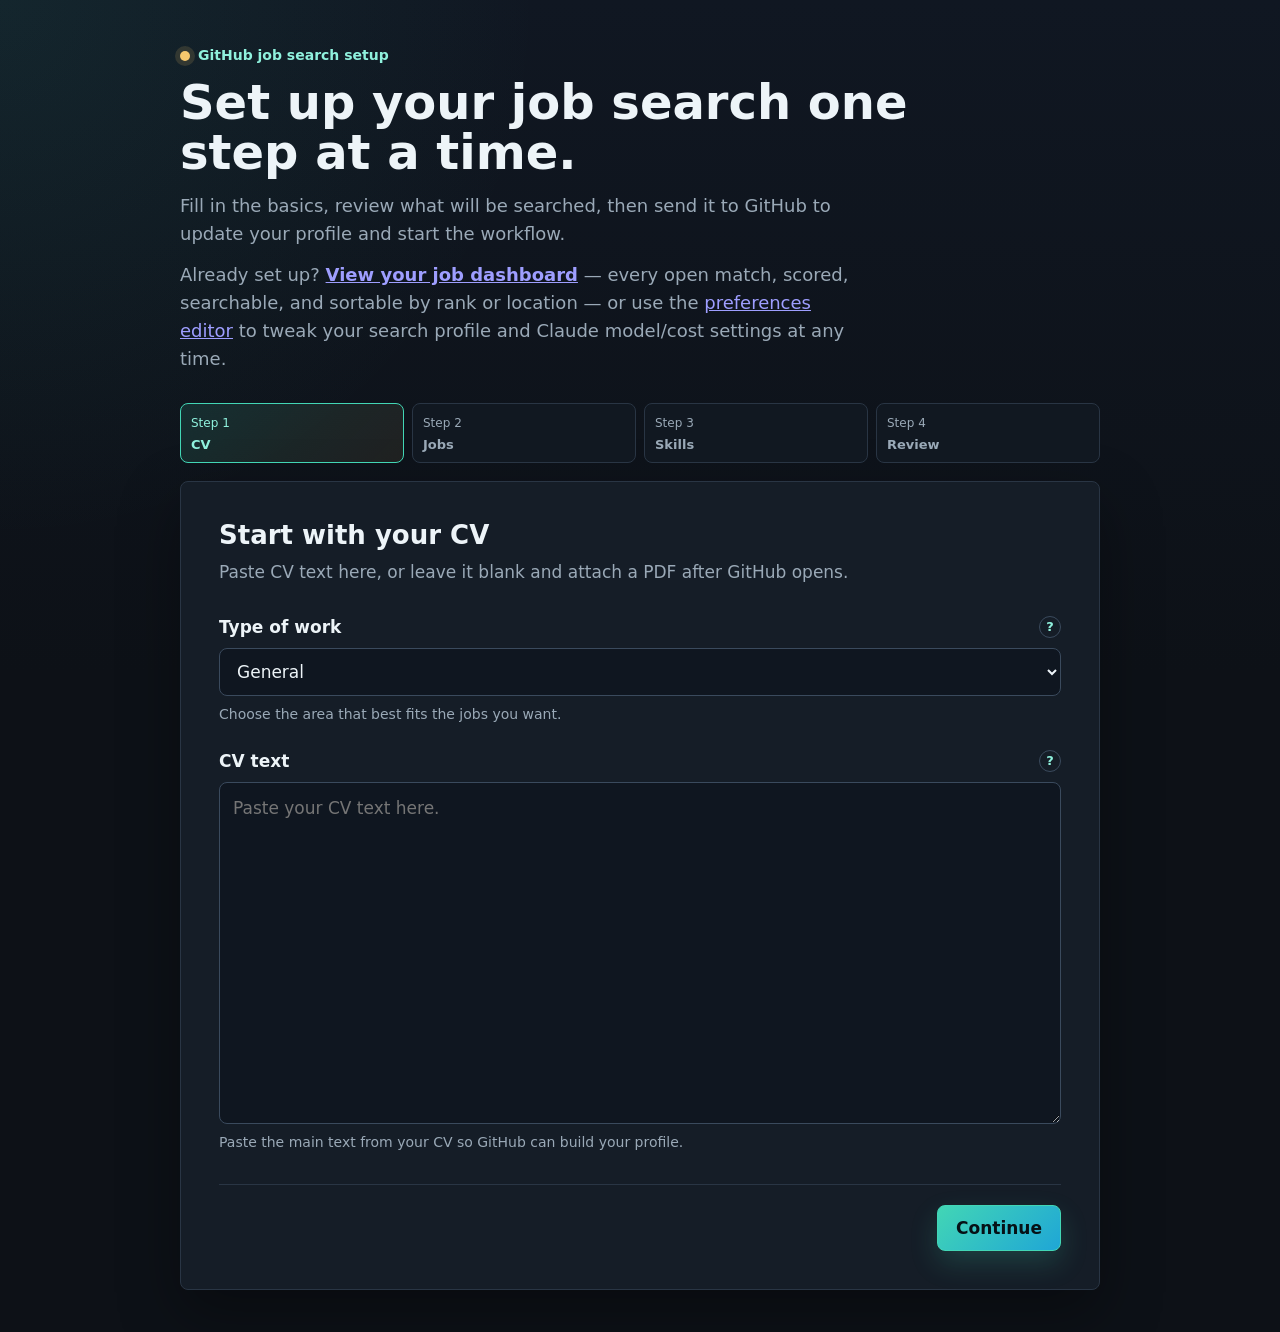
==== commit 316d8dfd: "feat(dashboard): sortable location column + colored score numbers - Location header sorts alphabetic" ====
--- a/docs/index.html
+++ b/docs/index.html
@@ -420,7 +420,7 @@
         </p>
         <p class="intro">
           Already set up? <a href="jobs.html"><strong>View your job dashboard</strong></a> —
-          every open match, scored and searchable — or use the
+          every open match, scored, searchable, and sortable by rank or location — or use the
           <a href="preferences.html">preferences editor</a> to tweak your search profile
           and Claude model/cost settings at any time.
         </p>
